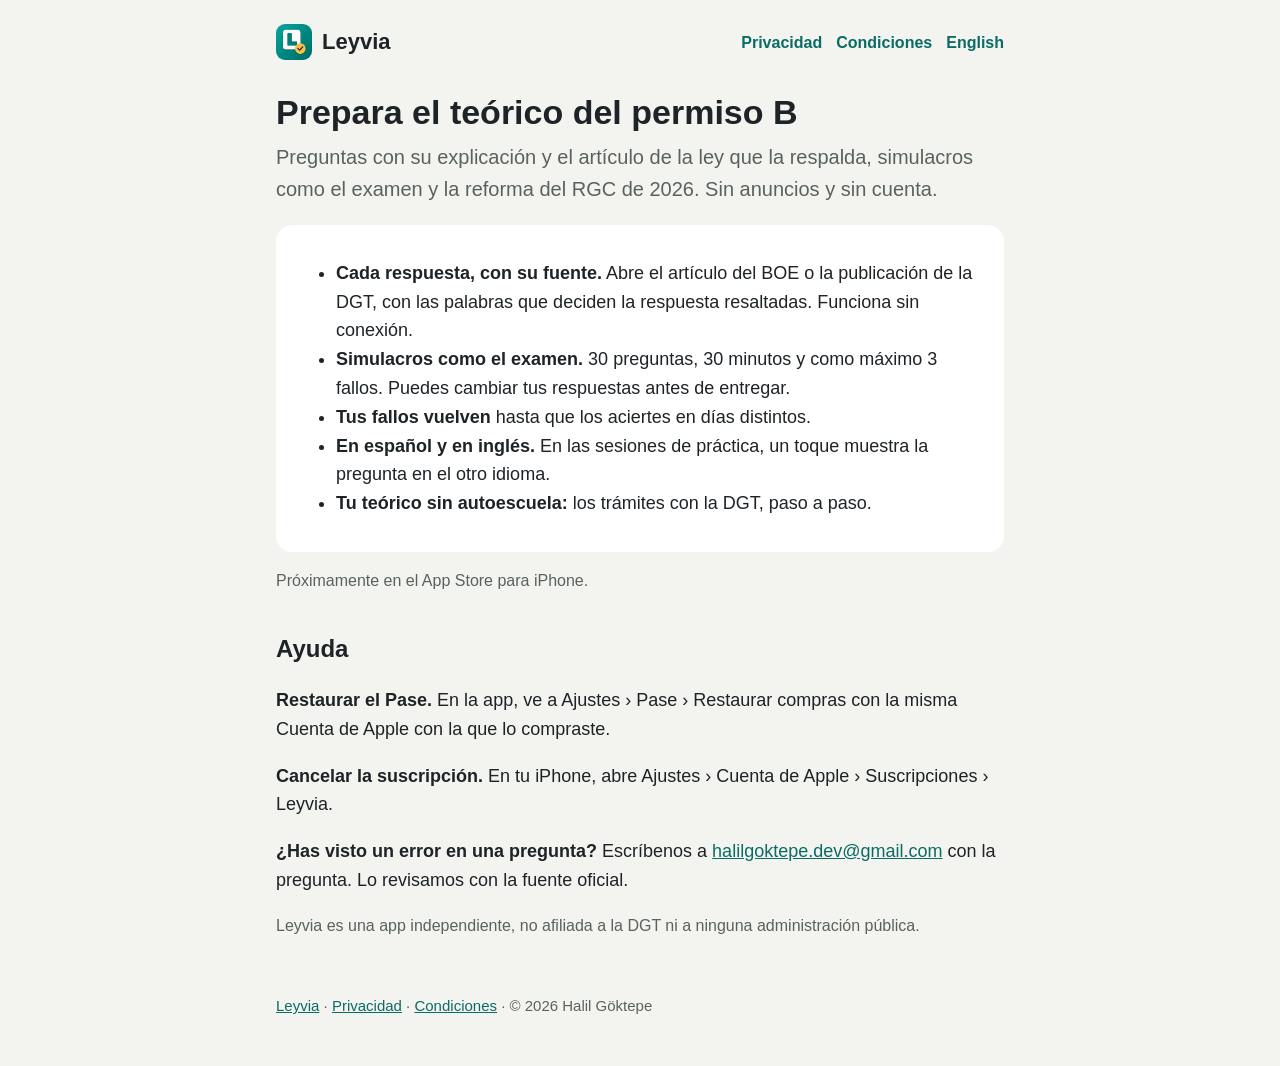
==== index.html @ 0c784c34 "Leyvia website: home, privacy and terms in Spanish and English Co-Authored-By: Claude Opus 5.5 <nore" ====
<!doctype html>
<html lang="es">
<head>
<meta charset="utf-8">
<meta name="viewport" content="width=device-width, initial-scale=1">
<title>Leyvia: test de autoescuela y examen teórico DGT</title>
<meta name="description" content="Prepara el examen teórico del permiso B con preguntas explicadas con su artículo de la ley, simulacros y la reforma del RGC de 2026. Sin anuncios ni cuenta, y también en inglés.">
<link rel="stylesheet" href="style.css">
<link rel="alternate" hreflang="en" href="en/index.html">
</head>
<body>
<header>
  <a class="brand" href="index.html"><img src="icon.png" alt="">Leyvia</a>
  <nav><a href="privacy.html">Privacidad</a><a href="terms.html">Condiciones</a><a href="en/index.html" lang="en">English</a></nav>
</header>
<main>
  <h1>Prepara el teórico del permiso B</h1>
  <p class="lede">Preguntas con su explicación y el artículo de la ley que la respalda, simulacros como el examen y la reforma del RGC de 2026. Sin anuncios y sin cuenta.</p>
  <div class="panel">
    <ul>
      <li><strong>Cada respuesta, con su fuente.</strong> Abre el artículo del BOE o la publicación de la DGT, con las palabras que deciden la respuesta resaltadas. Funciona sin conexión.</li>
      <li><strong>Simulacros como el examen.</strong> 30 preguntas, 30 minutos y como máximo 3 fallos. Puedes cambiar tus respuestas antes de entregar.</li>
      <li><strong>Tus fallos vuelven</strong> hasta que los aciertes en días distintos.</li>
      <li><strong>En español y en inglés.</strong> En las sesiones de práctica, un toque muestra la pregunta en el otro idioma.</li>
      <li><strong>Tu teórico sin autoescuela:</strong> los trámites con la DGT, paso a paso.</li>
    </ul>
  </div>
  <p class="note">Próximamente en el App Store para iPhone.</p>

  <h2>Ayuda</h2>
  <p><strong>Restaurar el Pase.</strong> En la app, ve a Ajustes › Pase › Restaurar compras con la misma Cuenta de Apple con la que lo compraste.</p>
  <p><strong>Cancelar la suscripción.</strong> En tu iPhone, abre Ajustes › Cuenta de Apple › Suscripciones › Leyvia.</p>
  <p><strong>¿Has visto un error en una pregunta?</strong> Escríbenos a <a href="mailto:halilgoktepe.dev@gmail.com">halilgoktepe.dev@gmail.com</a> con la pregunta. Lo revisamos con la fuente oficial.</p>
  <p class="note">Leyvia es una app independiente, no afiliada a la DGT ni a ninguna administración pública.</p>
</main>
<footer><a href="index.html">Leyvia</a> · <a href="privacy.html">Privacidad</a> · <a href="terms.html">Condiciones</a> · © 2026 Halil Göktepe</footer>
</body>
</html>
---- style.css ----
/* Leyvia website: the app's teal and amber, readable first. */
:root {
  --ground: #f3f4f0;
  --panel: #ffffff;
  --ink: #1d2326;
  --muted: #59625f;
  --teal: #0b6b65;
  --amber: #f4b43a;
}
@media (prefers-color-scheme: dark) {
  :root {
    --ground: #111416;
    --panel: #1c2124;
    --ink: #eef1ee;
    --muted: #a9b2ae;
    --teal: #3db8aa;
    --amber: #e0a33a;
  }
}
* { box-sizing: border-box; }
body {
  margin: 0;
  background: var(--ground);
  color: var(--ink);
  font: 18px/1.6 -apple-system, BlinkMacSystemFont, "Segoe UI", Roboto, Helvetica, Arial, sans-serif;
}
main, header, footer { max-width: 760px; margin: 0 auto; padding: 0 16px; }
header { padding-top: 24px; display: flex; align-items: center; justify-content: space-between; gap: 12px; flex-wrap: wrap; }
header a.brand { display: flex; align-items: center; gap: 10px; font-weight: 700; font-size: 22px; color: var(--ink); text-decoration: none; }
header a.brand img { width: 36px; height: 36px; border-radius: 9px; }
nav a { color: var(--teal); margin-left: 14px; text-decoration: none; font-weight: 600; font-size: 16px; }
h1 { font-size: 34px; line-height: 1.2; margin: 32px 0 8px; }
h2 { font-size: 24px; margin: 36px 0 8px; }
p.lede { font-size: 20px; color: var(--muted); margin-top: 0; }
a { color: var(--teal); }
.panel { background: var(--panel); border-radius: 16px; padding: 16px 20px; margin: 16px 0; }
.note { color: var(--muted); font-size: 16px; }
footer { padding: 40px 16px 48px; color: var(--muted); font-size: 15px; }
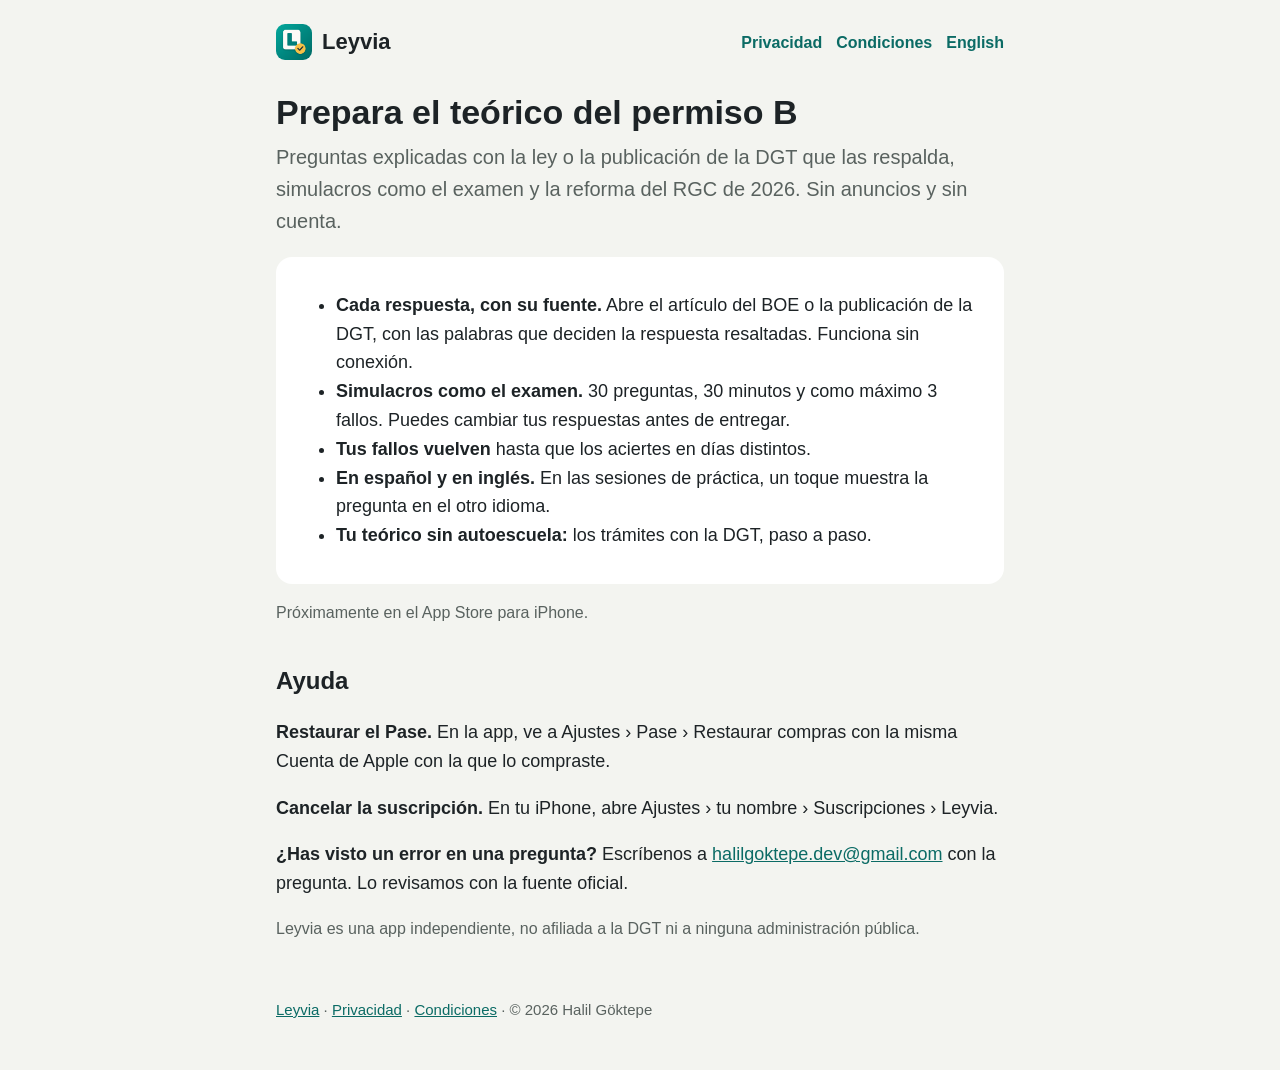
==== commit 79134522: "Reviewed copy: sources, backups, cancel path, EU consumer rights, renewal timing Co-Authored-By: Cla" ====
--- a/index.html
+++ b/index.html
@@ -4,7 +4,7 @@
 <meta charset="utf-8">
 <meta name="viewport" content="width=device-width, initial-scale=1">
 <title>Leyvia: test de autoescuela y examen teórico DGT</title>
-<meta name="description" content="Prepara el examen teórico del permiso B con preguntas explicadas con su artículo de la ley, simulacros y la reforma del RGC de 2026. Sin anuncios ni cuenta, y también en inglés.">
+<meta name="description" content="Prepara el examen teórico del permiso B: preguntas explicadas con la ley o la publicación de la DGT que las respalda, simulacros y la reforma del RGC de 2026. Sin anuncios ni cuenta, y también en inglés.">
 <link rel="stylesheet" href="style.css">
 <link rel="alternate" hreflang="en" href="en/index.html">
 </head>
@@ -15,7 +15,7 @@
 </header>
 <main>
   <h1>Prepara el teórico del permiso B</h1>
-  <p class="lede">Preguntas con su explicación y el artículo de la ley que la respalda, simulacros como el examen y la reforma del RGC de 2026. Sin anuncios y sin cuenta.</p>
+  <p class="lede">Preguntas explicadas con la ley o la publicación de la DGT que las respalda, simulacros como el examen y la reforma del RGC de 2026. Sin anuncios y sin cuenta.</p>
   <div class="panel">
     <ul>
       <li><strong>Cada respuesta, con su fuente.</strong> Abre el artículo del BOE o la publicación de la DGT, con las palabras que deciden la respuesta resaltadas. Funciona sin conexión.</li>
@@ -29,7 +29,7 @@
 
   <h2>Ayuda</h2>
   <p><strong>Restaurar el Pase.</strong> En la app, ve a Ajustes › Pase › Restaurar compras con la misma Cuenta de Apple con la que lo compraste.</p>
-  <p><strong>Cancelar la suscripción.</strong> En tu iPhone, abre Ajustes › Cuenta de Apple › Suscripciones › Leyvia.</p>
+  <p><strong>Cancelar la suscripción.</strong> En tu iPhone, abre Ajustes › tu nombre › Suscripciones › Leyvia.</p>
   <p><strong>¿Has visto un error en una pregunta?</strong> Escríbenos a <a href="mailto:halilgoktepe.dev@gmail.com">halilgoktepe.dev@gmail.com</a> con la pregunta. Lo revisamos con la fuente oficial.</p>
   <p class="note">Leyvia es una app independiente, no afiliada a la DGT ni a ninguna administración pública.</p>
 </main>
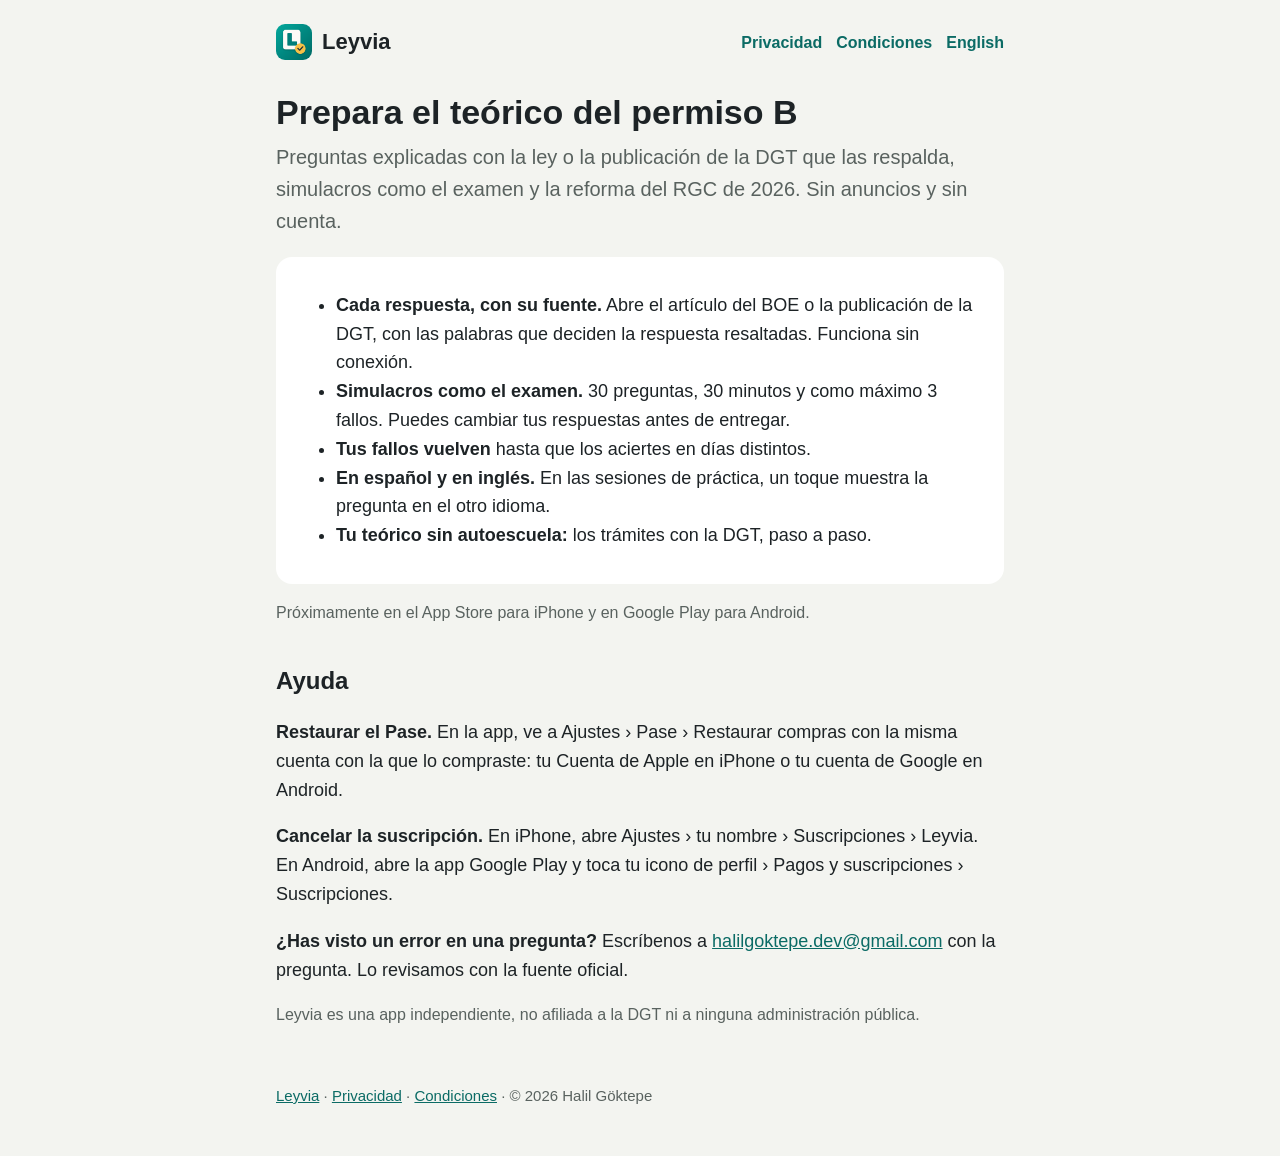
==== commit 688636d2: "Cover the Android app on Google Play alongside the iPhone app - Home: coming soon on the App Store a" ====
--- a/index.html
+++ b/index.html
@@ -25,11 +25,11 @@
       <li><strong>Tu teórico sin autoescuela:</strong> los trámites con la DGT, paso a paso.</li>
     </ul>
   </div>
-  <p class="note">Próximamente en el App Store para iPhone.</p>
+  <p class="note">Próximamente en el App Store para iPhone y en Google Play para Android.</p>
 
   <h2>Ayuda</h2>
-  <p><strong>Restaurar el Pase.</strong> En la app, ve a Ajustes › Pase › Restaurar compras con la misma Cuenta de Apple con la que lo compraste.</p>
-  <p><strong>Cancelar la suscripción.</strong> En tu iPhone, abre Ajustes › tu nombre › Suscripciones › Leyvia.</p>
+  <p><strong>Restaurar el Pase.</strong> En la app, ve a Ajustes › Pase › Restaurar compras con la misma cuenta con la que lo compraste: tu Cuenta de Apple en iPhone o tu cuenta de Google en Android.</p>
+  <p><strong>Cancelar la suscripción.</strong> En iPhone, abre Ajustes › tu nombre › Suscripciones › Leyvia. En Android, abre la app Google Play y toca tu icono de perfil › Pagos y suscripciones › Suscripciones.</p>
   <p><strong>¿Has visto un error en una pregunta?</strong> Escríbenos a <a href="mailto:halilgoktepe.dev@gmail.com">halilgoktepe.dev@gmail.com</a> con la pregunta. Lo revisamos con la fuente oficial.</p>
   <p class="note">Leyvia es una app independiente, no afiliada a la DGT ni a ninguna administración pública.</p>
 </main>
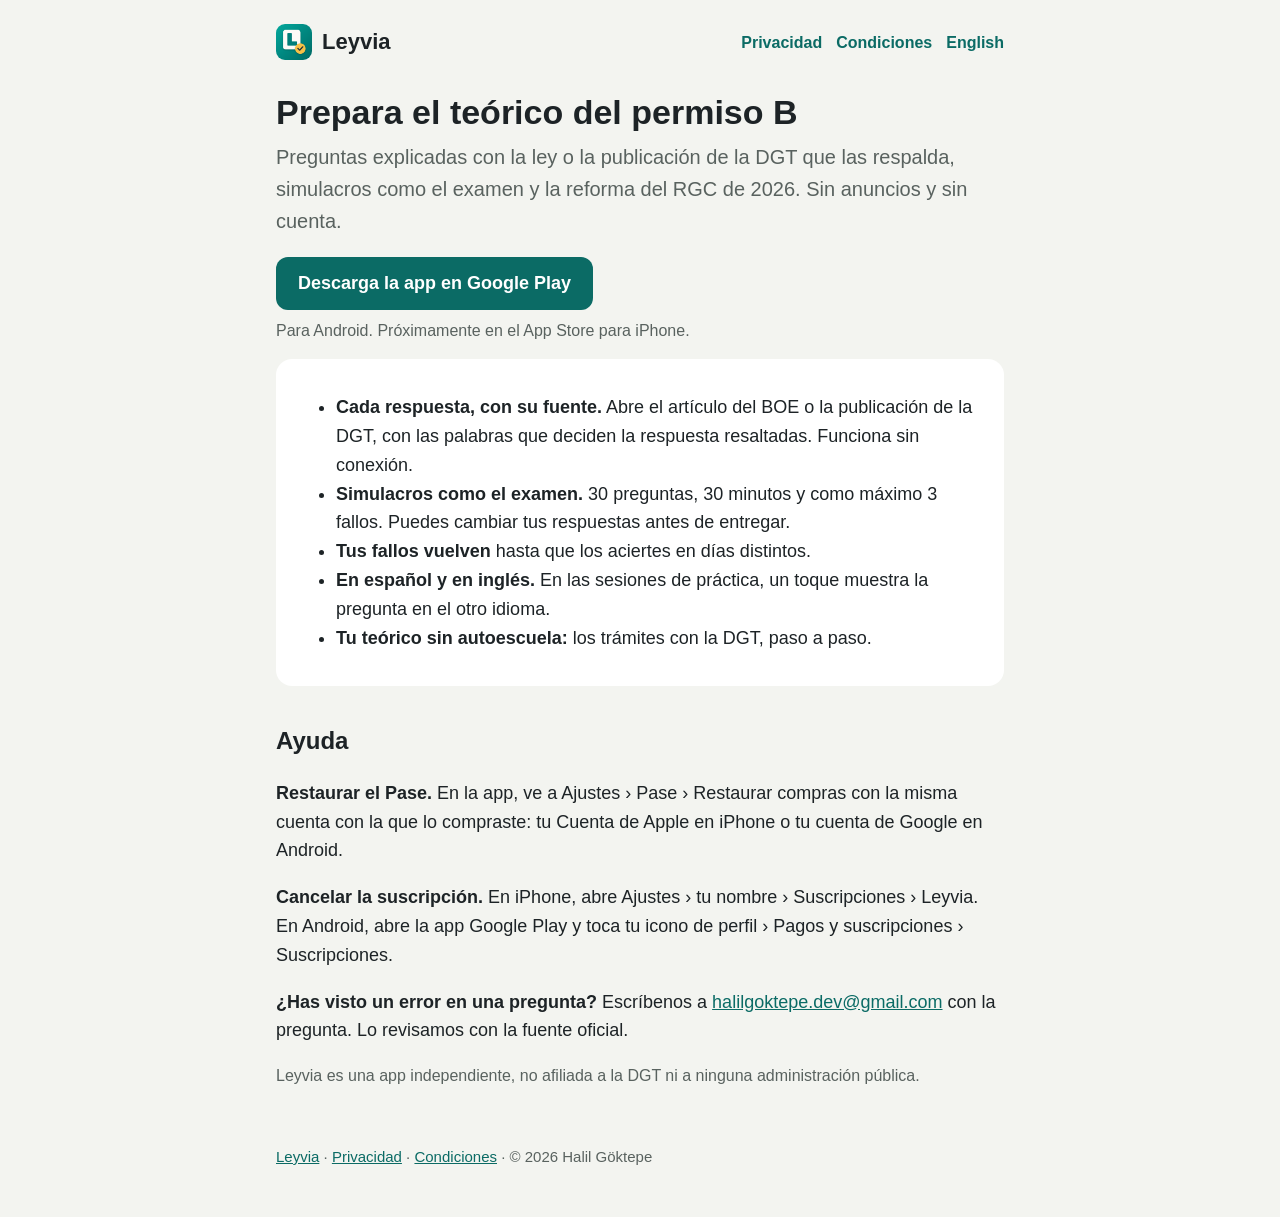
==== commit aa9ff616: "Link the home pages to the Android app on Google Play The Android app is live, so the coming-soon li" ====
--- a/index.html
+++ b/index.html
@@ -16,6 +16,7 @@
 <main>
   <h1>Prepara el teórico del permiso B</h1>
   <p class="lede">Preguntas explicadas con la ley o la publicación de la DGT que las respalda, simulacros como el examen y la reforma del RGC de 2026. Sin anuncios y sin cuenta.</p>
+  <p class="get"><a class="store" href="https://play.google.com/store/apps/details?id=com.halil.leyvia&amp;hl=es">Descarga la app en Google Play</a> <span class="note">Para Android. Próximamente en el App Store para iPhone.</span></p>
   <div class="panel">
     <ul>
       <li><strong>Cada respuesta, con su fuente.</strong> Abre el artículo del BOE o la publicación de la DGT, con las palabras que deciden la respuesta resaltadas. Funciona sin conexión.</li>
@@ -25,7 +26,6 @@
       <li><strong>Tu teórico sin autoescuela:</strong> los trámites con la DGT, paso a paso.</li>
     </ul>
   </div>
-  <p class="note">Próximamente en el App Store para iPhone y en Google Play para Android.</p>
 
   <h2>Ayuda</h2>
   <p><strong>Restaurar el Pase.</strong> En la app, ve a Ajustes › Pase › Restaurar compras con la misma cuenta con la que lo compraste: tu Cuenta de Apple en iPhone o tu cuenta de Google en Android.</p>
--- a/style.css
+++ b/style.css
@@ -36,3 +36,7 @@
 .panel { background: var(--panel); border-radius: 16px; padding: 16px 20px; margin: 16px 0; }
 .note { color: var(--muted); font-size: 16px; }
 footer { padding: 40px 16px 48px; color: var(--muted); font-size: 15px; }
+p.get { display: flex; align-items: center; gap: 8px 16px; flex-wrap: wrap; margin: 20px 0 8px; }
+a.store { display: inline-block; background: var(--teal); color: #ffffff; font-weight: 700; text-decoration: none; padding: 12px 22px; border-radius: 12px; }
+a.store:hover, a.store:focus-visible { filter: brightness(1.1); }
+@media (prefers-color-scheme: dark) { a.store { color: #0b1a19; } }
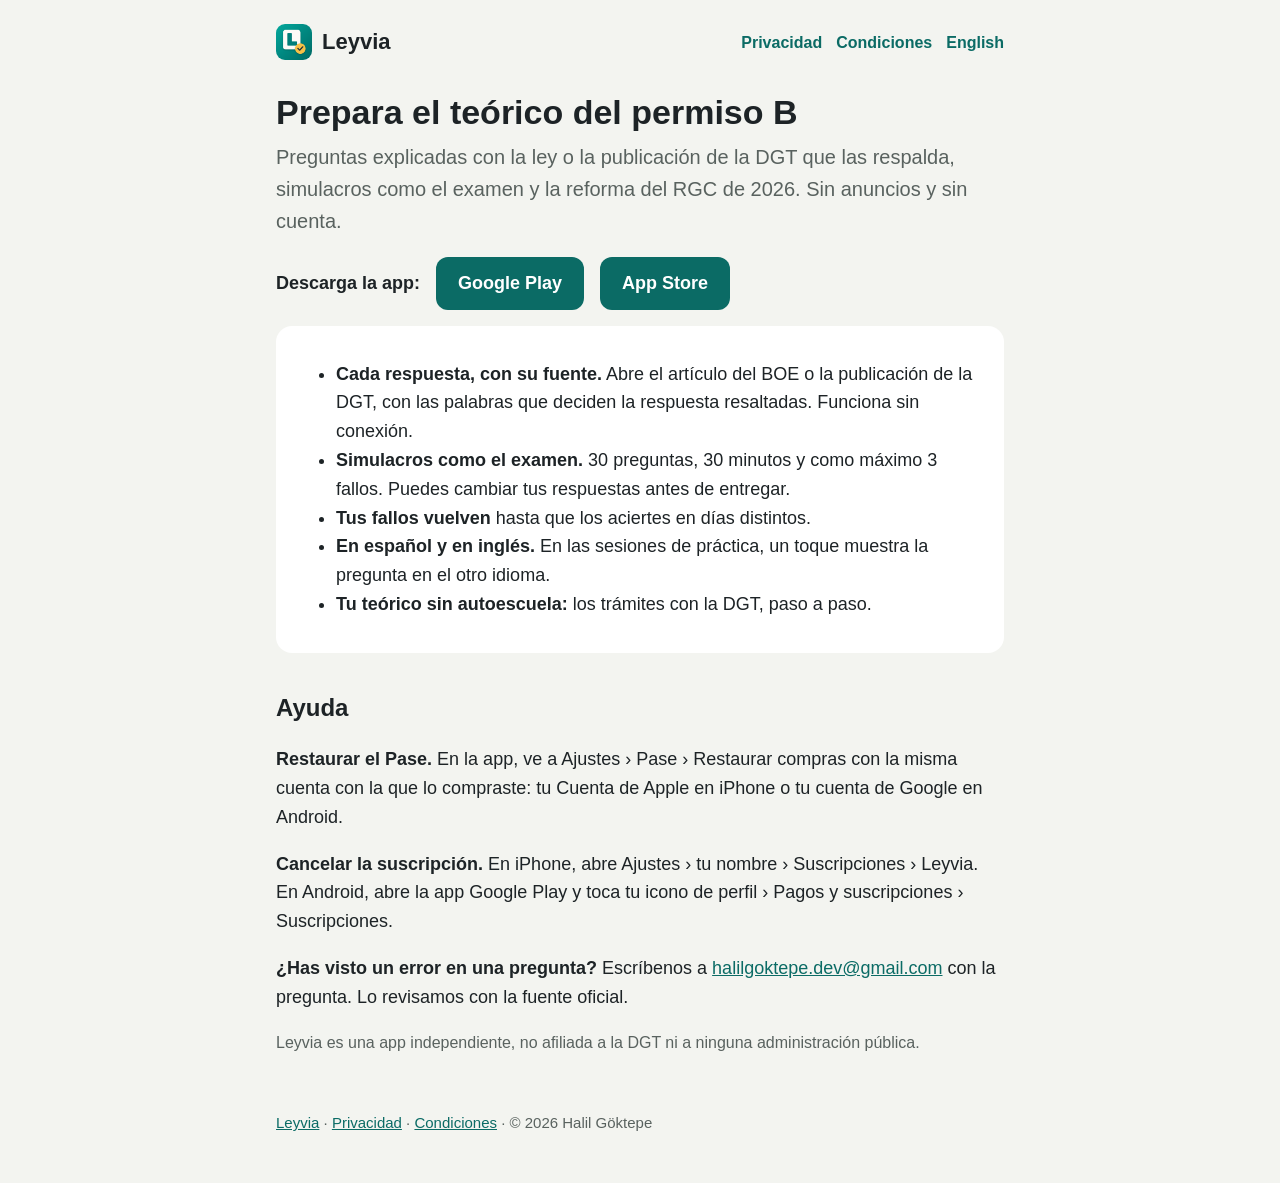
==== commit b78607ba: "Link the home pages to the App Store as well The iPhone app is live in Spain, so the coming-soon not" ====
--- a/index.html
+++ b/index.html
@@ -16,7 +16,7 @@
 <main>
   <h1>Prepara el teórico del permiso B</h1>
   <p class="lede">Preguntas explicadas con la ley o la publicación de la DGT que las respalda, simulacros como el examen y la reforma del RGC de 2026. Sin anuncios y sin cuenta.</p>
-  <p class="get"><a class="store" href="https://play.google.com/store/apps/details?id=com.halil.leyvia&amp;hl=es">Descarga la app en Google Play</a> <span class="note">Para Android. Próximamente en el App Store para iPhone.</span></p>
+  <p class="get"><span class="lead">Descarga la app:</span> <a class="store" href="https://play.google.com/store/apps/details?id=com.halil.leyvia&amp;hl=es">Google Play</a> <a class="store" href="https://apps.apple.com/es/app/test-autoescuela-dgt-leyvia/id6823328956">App Store</a></p>
   <div class="panel">
     <ul>
       <li><strong>Cada respuesta, con su fuente.</strong> Abre el artículo del BOE o la publicación de la DGT, con las palabras que deciden la respuesta resaltadas. Funciona sin conexión.</li>
--- a/style.css
+++ b/style.css
@@ -40,3 +40,5 @@
 a.store { display: inline-block; background: var(--teal); color: #ffffff; font-weight: 700; text-decoration: none; padding: 12px 22px; border-radius: 12px; }
 a.store:hover, a.store:focus-visible { filter: brightness(1.1); }
 @media (prefers-color-scheme: dark) { a.store { color: #0b1a19; } }
+p.get .lead { font-weight: 700; }
+@media (max-width: 520px) { p.get .lead { flex-basis: 100%; } }
